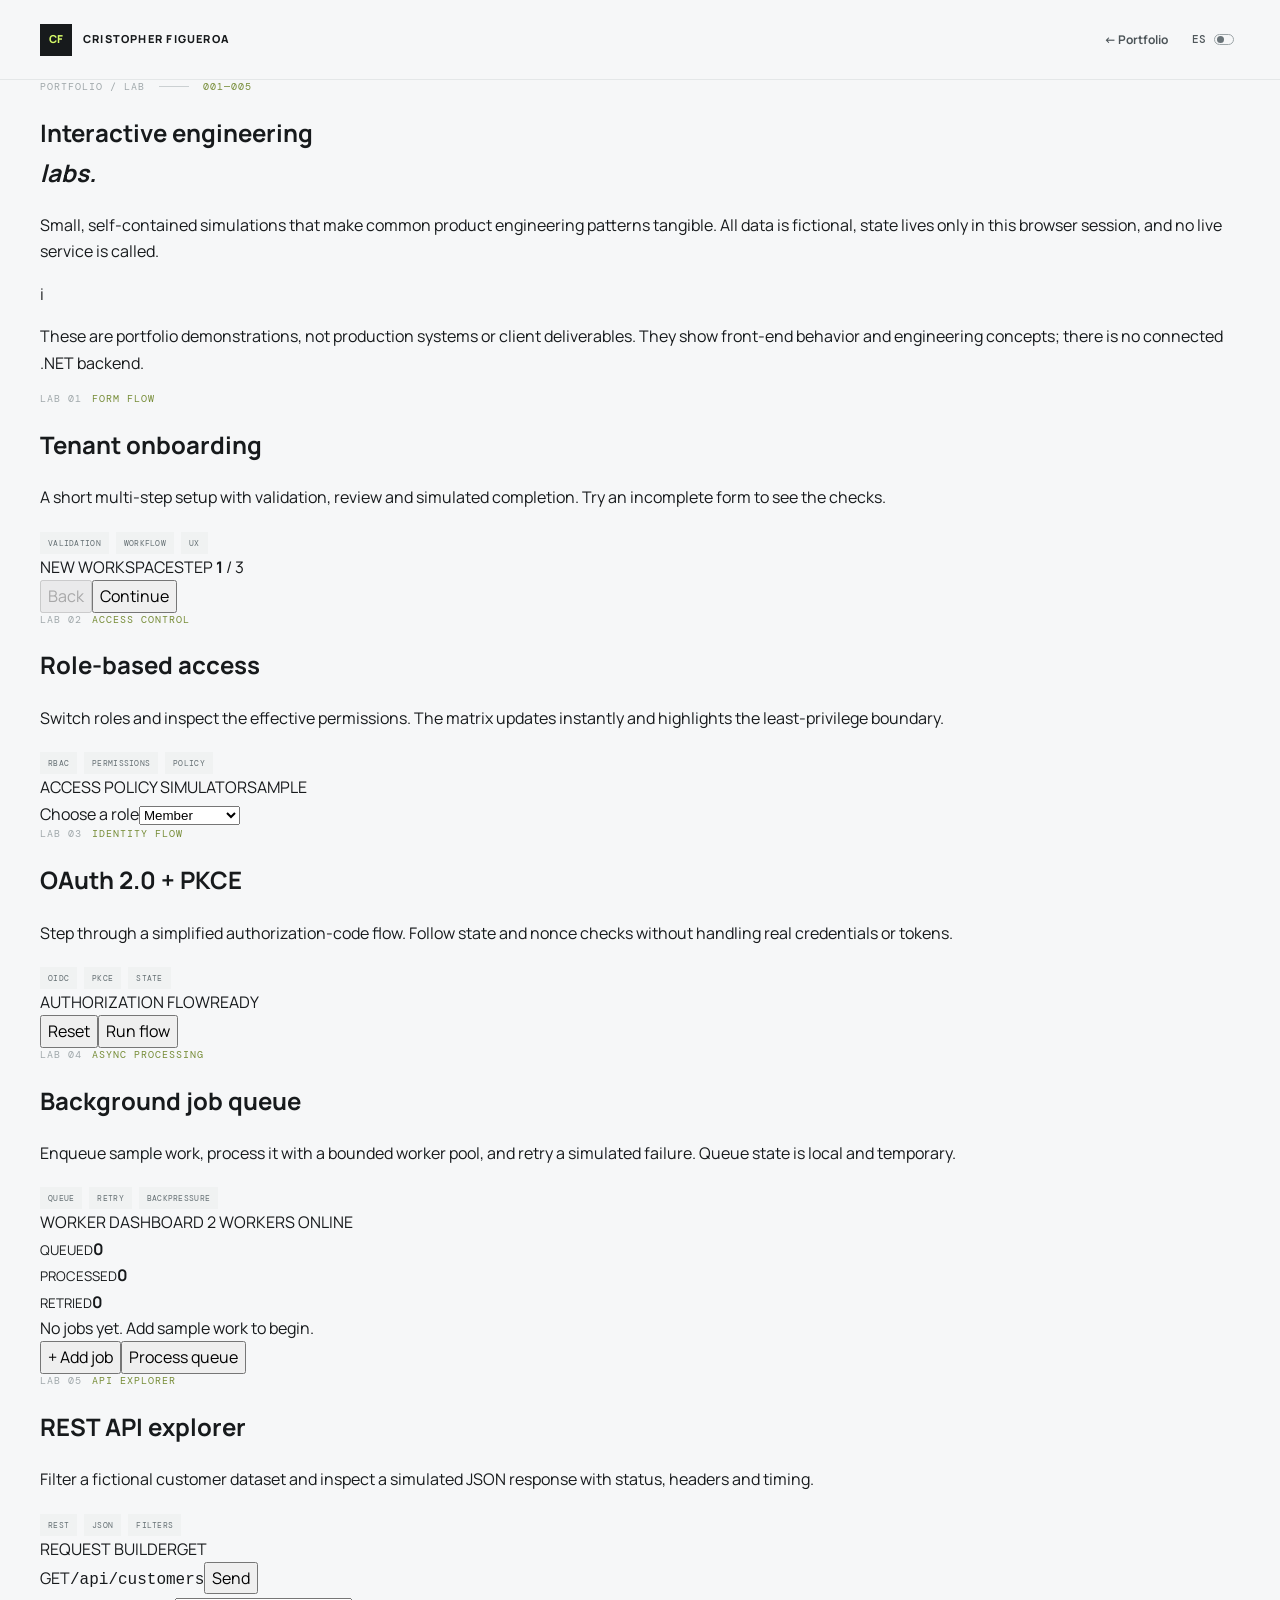
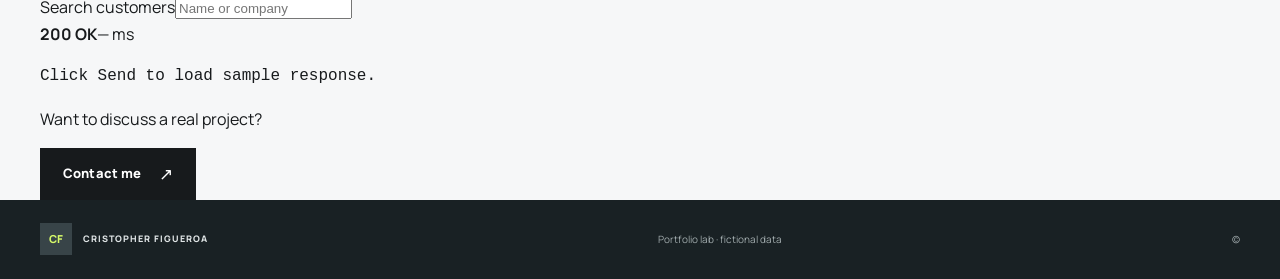
==== demos.html @ 59aa886d "Add demos.html for bilingual portfolio" ====
<!doctype html>
<html lang="en"><head><meta charset="utf-8"><meta name="viewport" content="width=device-width, initial-scale=1"><meta name="theme-color" content="#f6f7f8"><meta name="description" content="Five interactive engineering simulations by Cristopher Figueroa: onboarding, RBAC, OAuth PKCE, background jobs and a REST API explorer."><title>Interactive Engineering Labs — Cristopher Figueroa</title><link rel="icon" href="/favicon.svg" type="image/svg+xml"><link rel="preconnect" href="https://fonts.googleapis.com"><link rel="preconnect" href="https://fonts.gstatic.com" crossorigin><link href="https://fonts.googleapis.com/css2?family=DM+Mono:wght@400;500&family=Manrope:wght@400;500;600;700;800&display=swap" rel="stylesheet"><link rel="stylesheet" href="/styles.css"><link rel="stylesheet" href="/demos.css"><script defer src="/demos.js"></script></head>
<body class="demos-page"><header class="topbar"><a class="wordmark" href="/"><span class="mark">CF</span><span>CRISTOPHER FIGUEROA</span></a><div class="nav-actions"><a class="text-link back-link" href="/" data-i18n="back">← Portfolio</a><button class="lang-toggle" type="button" aria-label="Cambiar idioma a español">ES <span class="toggle-dot"></span></button></div></header><main><section class="section-wrap demos-intro"><div class="eyebrow eyebrow-dark"><span>PORTFOLIO / LAB</span><span class="eyebrow-line"></span><span>001—005</span></div><h1 data-i18n="title">Interactive engineering<br><em>labs.</em></h1><p data-i18n="lead">Small, self-contained simulations that make common product engineering patterns tangible. All data is fictional, state lives only in this browser session, and no live service is called.</p><div class="demo-disclaimer"><span>i</span><p data-i18n="disclaimer">These are portfolio demonstrations, not production systems or client deliverables. They show front-end behavior and engineering concepts; there is no connected .NET backend.</p></div></section><section class="section-wrap demo-list">
  <article class="demo-card" id="onboarding"><div class="demo-info"><div class="eyebrow eyebrow-dark"><span>LAB 01</span><span>FORM FLOW</span></div><h2 data-i18n="onTitle">Tenant onboarding</h2><p data-i18n="onText">A short multi-step setup with validation, review and simulated completion. Try an incomplete form to see the checks.</p><div class="tag-row"><span>VALIDATION</span><span>WORKFLOW</span><span>UX</span></div></div><div class="demo-app onboarding-app"><div class="app-top"><span>NEW WORKSPACE</span><span>STEP <b id="onStepNum">1</b> / 3</span></div><div class="progress-track"><i id="onProgress"></i></div><div id="onboardingBody"></div><div class="app-actions"><button class="demo-button secondary" id="onBack" disabled data-i18n="backBtn">Back</button><button class="demo-button primary" id="onNext" data-i18n="continue">Continue</button></div><div id="onMessage" class="app-message" aria-live="polite"></div></div></article>
  <article class="demo-card" id="rbac"><div class="demo-info"><div class="eyebrow eyebrow-dark"><span>LAB 02</span><span>ACCESS CONTROL</span></div><h2 data-i18n="rbacTitle">Role-based access</h2><p data-i18n="rbacText">Switch roles and inspect the effective permissions. The matrix updates instantly and highlights the least-privilege boundary.</p><div class="tag-row"><span>RBAC</span><span>PERMISSIONS</span><span>POLICY</span></div></div><div class="demo-app"><div class="app-top"><span>ACCESS POLICY SIMULATOR</span><span class="status-chip">SAMPLE</span></div><label class="field-label" for="roleSelect" data-i18n="chooseRole">Choose a role</label><select class="field-control" id="roleSelect"><option value="member">Member</option><option value="manager">Manager</option><option value="admin">Administrator</option></select><div class="permission-list" id="permissionList"></div><div class="permission-result" id="permissionResult" aria-live="polite"></div></div></article>
  <article class="demo-card" id="oauth"><div class="demo-info"><div class="eyebrow eyebrow-dark"><span>LAB 03</span><span>IDENTITY FLOW</span></div><h2 data-i18n="oauthTitle">OAuth 2.0 + PKCE</h2><p data-i18n="oauthText">Step through a simplified authorization-code flow. Follow state and nonce checks without handling real credentials or tokens.</p><div class="tag-row"><span>OIDC</span><span>PKCE</span><span>STATE</span></div></div><div class="demo-app"><div class="app-top"><span>AUTHORIZATION FLOW</span><span class="status-chip" id="oauthStatus">READY</span></div><div class="flow-list" id="flowList"></div><div class="app-actions flow-actions"><button class="demo-button secondary" id="oauthReset" data-i18n="reset">Reset</button><button class="demo-button primary" id="oauthNext" data-i18n="runFlow">Run flow</button></div><div class="app-message" id="oauthMessage" aria-live="polite"></div></div></article>
  <article class="demo-card" id="jobs"><div class="demo-info"><div class="eyebrow eyebrow-dark"><span>LAB 04</span><span>ASYNC PROCESSING</span></div><h2 data-i18n="jobsTitle">Background job queue</h2><p data-i18n="jobsText">Enqueue sample work, process it with a bounded worker pool, and retry a simulated failure. Queue state is local and temporary.</p><div class="tag-row"><span>QUEUE</span><span>RETRY</span><span>BACKPRESSURE</span></div></div><div class="demo-app"><div class="app-top"><span>WORKER DASHBOARD</span><span><i class="worker-dot"></i> <span data-i18n="workersOnline">2 WORKERS ONLINE</span></span></div><div class="queue-stats"><div><small data-i18n="queued">QUEUED</small><b id="queueCount">0</b></div><div><small data-i18n="processed">PROCESSED</small><b id="processedCount">0</b></div><div><small data-i18n="retried">RETRIED</small><b id="retryCount">0</b></div></div><div class="queue-list" id="queueList"><div class="empty-state" data-i18n="emptyQueue">No jobs yet. Add sample work to begin.</div></div><div class="app-actions"><button class="demo-button secondary" id="addJob" data-i18n="addJob">+ Add job</button><button class="demo-button primary" id="processJobs" data-i18n="process">Process queue</button></div><div class="app-message" id="jobMessage" aria-live="polite"></div></div></article>
  <article class="demo-card" id="api"><div class="demo-info"><div class="eyebrow eyebrow-dark"><span>LAB 05</span><span>API EXPLORER</span></div><h2 data-i18n="apiTitle">REST API explorer</h2><p data-i18n="apiText">Filter a fictional customer dataset and inspect a simulated JSON response with status, headers and timing.</p><div class="tag-row"><span>REST</span><span>JSON</span><span>FILTERS</span></div></div><div class="demo-app"><div class="app-top"><span>REQUEST BUILDER</span><span class="status-chip">GET</span></div><div class="request-bar"><span>GET</span><code>/api/customers</code><button class="demo-button primary" id="sendRequest" data-i18n="send">Send</button></div><label class="field-label" for="apiFilter" data-i18n="searchCustomers">Search customers</label><input class="field-control" id="apiFilter" placeholder="Name or company" data-i18n-placeholder="searchPlaceholder"><div class="response-head"><span><i></i> <b id="apiStatus">200 OK</b></span><span id="apiTiming">— ms</span></div><pre class="json-response" id="apiResponse" aria-live="polite">Click Send to load sample response.</pre></div></article>
</section><section class="section-wrap demo-footer-cta"><p data-i18n="cta">Want to discuss a real project?</p><a class="button button-dark" href="mailto:cristopherfigueroa.dev@gmail.com?subject=Project%20inquiry" data-i18n-html="contact">Contact me <span aria-hidden="true">↗</span></a></section></main><footer class="footer"><div class="section-wrap footer-inner"><a class="wordmark" href="/"><span class="mark">CF</span><span>CRISTOPHER FIGUEROA</span></a><span>Portfolio lab · fictional data</span><span>© <span id="year"></span></span></div></footer></body></html>
---- styles.css ----
:root{--ink:#171a1c;--muted:#636b70;--line:#dce0e1;--paper:#f6f7f8;--white:#fff;--lime:#d6fa69;--lime-dark:#b8e53b;--slate:#263136;--mono:"DM Mono",monospace;--sans:"Manrope",Arial,sans-serif}*{box-sizing:border-box}html{scroll-behavior:smooth}body{margin:0;background:var(--paper);color:var(--ink);font-family:var(--sans);font-size:16px;line-height:1.65}a{color:inherit;text-decoration:none}button{font:inherit}.section-wrap{width:min(1200px,calc(100% - 64px));margin:0 auto}.topbar{height:80px;display:flex;align-items:center;justify-content:space-between;padding:0 max(32px,calc((100vw - 1200px)/2));border-bottom:1px solid #e4e7e8;background:rgba(246,247,248,.94);position:sticky;top:0;z-index:20;backdrop-filter:blur(14px)}.wordmark{display:inline-flex;align-items:center;gap:11px;font-size:11px;font-weight:800;letter-spacing:.11em}.mark{width:32px;height:32px;display:grid;place-items:center;background:var(--ink);color:var(--lime);font-size:11px;letter-spacing:-.04em}.desktop-nav{display:flex;gap:34px}.desktop-nav a,.text-link{font-size:13px;font-weight:700;color:#4c5458;transition:color .2s}.desktop-nav a:hover,.text-link:hover{color:#628609}.nav-actions{display:flex;gap:18px;align-items:center}.lang-toggle{border:0;background:none;display:flex;align-items:center;gap:8px;font-size:11px;font-family:var(--mono);font-weight:500;color:#50585c;cursor:pointer}.toggle-dot{width:20px;height:11px;border:1px solid #9ca4a7;border-radius:99px;position:relative}.toggle-dot:after{content:"";position:absolute;width:7px;height:7px;border-radius:50%;background:#697378;top:1px;left:2px;transition:all .2s}.lang-toggle[aria-pressed="true"] .toggle-dot:after{left:10px;background:#728f24}.button{display:inline-flex;align-items:center;justify-content:center;gap:18px;min-height:52px;padding:0 22px;font-size:13px;font-weight:800;letter-spacing:.01em;border:1px solid transparent;transition:transform .2s,background .2s}.button:hover{transform:translateY(-2px)}.button span{font-size:17px;font-weight:500}.button-dark{background:var(--ink);color:white}.button-dark:hover{background:#30383b}.button-small{min-height:39px;padding:0 15px;font-size:12px}.button-light{background:var(--lime);color:var(--ink)}.button-light:hover{background:#e2ff8f}.skip-link{position:absolute;left:-999px;top:8px;z-index:50;background:var(--ink);color:white;padding:12px}.skip-link:focus{left:8px}.hero{min-height:690px;display:grid;grid-template-columns:1fr 1fr;align-items:center;gap:40px;padding-top:20px;padding-bottom:80px}.hero-copy{padding:36px 0}.eyebrow{display:flex;align-items:center;gap:10px;color:#a8d33d;font:10px var(--mono);letter-spacing:.1em}.live-dot,.core-status i,.lab-preview-bar i{width:7px;height:7px;border-radius:50%;background:#b4e544;display:inline-block;box-shadow:0 0 0 3px rgba(182,229,64,.15)}.eyebrow-line{height:1px;width:30px;background:#cbd0d2;margin:0 4px}.hero h1{font-size:clamp(46px,5.7vw,74px);line-height:1.075;letter-spacing:-.065em;font-weight:600;margin:30px 0 24px}.hero h1 em,h2 em{font-style:normal;color:#7a9e20}.hero-lead{max-width:550px;color:#60696e;font-size:16px;line-height:1.85;margin:0}.hero-cta{display:flex;align-items:center;gap:28px;margin:31px 0 50px}.text-link{font-size:12px}.hero-facts{border-top:1px solid var(--line);padding-top:22px;display:flex;gap:40px}.hero-facts div{display:flex;flex-direction:column;gap:3px}.hero-facts strong{font-size:18px;letter-spacing:-.04em}.hero-facts span{font-size:11px;color:var(--muted)}.hero-art{height:470px;position:relative;overflow:hidden;background:#20292c;color:#fff}.art-grid{position:absolute;inset:0;background-image:linear-gradient(rgba(255,255,255,.045) 1px,transparent 1px),linear-gradient(90deg,rgba(255,255,255,.045) 1px,transparent 1px);background-size:32px 32px;mask-image:linear-gradient(100deg,transparent,#000 25%,#000 82%,transparent)}.art-label{position:absolute;font:9px var(--mono);letter-spacing:.11em;color:#859195}.art-label-top{top:22px;left:24px}.art-label-bottom{right:24px;bottom:20px}.orbit{position:absolute;border:1px solid rgba(214,250,105,.13);border-radius:50%;transform:rotate(-24deg)}.orbit-one{width:370px;height:180px;left:76px;top:154px}.orbit-two{width:420px;height:225px;left:41px;top:131px;transform:rotate(38deg)}.orbit-three{width:330px;height:330px;left:85px;top:91px;border-color:rgba(255,255,255,.08)}.core-card{position:absolute;width:225px;height:220px;left:calc(50% - 112px);top:calc(50% - 109px);background:#f8f9f4;color:var(--ink);padding:19px 20px;box-shadow:0 18px 50px rgba(0,0,0,.22);transform:rotate(-3deg)}.core-top{display:flex;justify-content:space-between;align-items:center}.core-chip{width:26px;height:26px;display:grid;place-items:center;background:var(--ink);color:var(--lime);font-size:9px;font-weight:800}.core-status{display:flex;align-items:center;gap:7px;font:8px var(--mono);color:#576165}.core-status i{width:6px;height:6px;box-shadow:none}.core-title{font-size:29px;line-height:1.1;letter-spacing:-.06em;font-weight:700;margin:25px 0 18px}.core-rule{height:1px;background:#d9dede}.core-stack{display:flex;justify-content:space-between;padding-top:12px;font:8px var(--mono);color:#747d80}.float-node{position:absolute;display:flex;align-items:center;gap:8px;padding:10px 13px;background:#303b3f;border:1px solid #465254;color:#e6eaeb;font:9px var(--mono);letter-spacing:.05em;box-shadow:0 7px 16px rgba(0,0,0,.12)}.node-icon{font-size:15px;color:var(--lime)}.node-api{left:20px;top:100px}.node-data{right:17px;top:152px}.node-cloud{right:28px;bottom:91px}.art-cross{position:absolute;color:var(--lime);font:16px var(--mono)}.cross-a{left:32%;top:68px}.cross-b{left:20%;bottom:75px}.trust-strip{border-top:1px solid var(--line);border-bottom:1px solid var(--line);background:#f0f2f3}.trust-inner{display:flex;justify-content:space-between;align-items:center;gap:22px;padding:21px 0;font:10px var(--mono);letter-spacing:.055em;color:#5d666a}.trust-inner .mono{color:#99a2a5;font-size:9px}.section-block{padding-top:113px;padding-bottom:116px}.section-heading{display:grid;grid-template-columns:1fr .56fr;gap:90px;align-items:end;margin-bottom:49px}.eyebrow-dark{color:#778d38}.eyebrow-dark span:first-child{color:#a0a8ab}.section-heading h2,.lab-left h2,.contact-wrap h2{font-size:clamp(39px,4.5vw,58px);letter-spacing:-.065em;line-height:1.12;font-weight:600;margin:19px 0 0}.section-heading>p{margin:0 0 3px;color:#677176;font-size:14px;line-height:1.8}.service-grid{display:grid;grid-template-columns:repeat(3,1fr);gap:16px}.service-card{background:white;border:1px solid #e2e5e6;padding:26px;min-height:288px;position:relative}.service-number{font:9px var(--mono);color:#8a9498;letter-spacing:.08em}.service-icon{position:absolute;right:25px;top:22px;width:36px;height:36px;display:grid;place-items:center;background:#f0f2f2;color:#708d26;font-size:19px}.service-card h3{font-size:18px;letter-spacing:-.04em;margin:39px 0 10px}.service-card p{font-size:13px;line-height:1.8;color:#697277;min-height:71px;margin:0}.tag-row{display:flex;gap:7px;flex-wrap:wrap;margin-top:21px}.tag-row span{font:8px var(--mono);letter-spacing:.035em;color:#657074;background:#f0f2f2;padding:6px 8px}.work-section{background:#edf0f1;border-top:1px solid #e0e4e5;border-bottom:1px solid #e0e4e5}.work-list{border-top:1px solid #d2d8da}.work-card{display:grid;grid-template-columns:76px 1fr 155px;gap:22px;padding:31px 0;border-bottom:1px solid #d2d8da;align-items:center}.work-index{display:flex;flex-direction:column;gap:5px;color:#9ba4a7;font:9px var(--mono)}.work-index span{font-size:19px;color:#6c777b}.work-meta{display:flex;gap:14px;align-items:center;font:8px var(--mono);letter-spacing:.06em;color:#899397}.work-type{color:#718a35}.work-main h3{font-size:19px;letter-spacing:-.04em;margin:9px 0 6px}.work-main p{max-width:760px;margin:0;color:#687276;font-size:13px;line-height:1.8}.work-main .tag-row{margin-top:12px}.work-outcome{display:flex;align-items:center;gap:10px;justify-self:end;color:#596367;font-size:10px}.outcome-mark{display:grid;place-items:center;width:26px;height:26px;border:1px solid #c8d0d1;border-radius:50%;color:#6f8d2b}.portfolio-note{display:flex;align-items:flex-start;gap:12px;margin-top:24px;padding:17px 19px;background:rgba(255,255,255,.58);color:#697277}.note-icon{font:bold 12px var(--mono);display:grid;place-items:center;min-width:20px;height:20px;border:1px solid #c9d0d1;border-radius:50%;color:#78858a}.portfolio-note p{margin:0;font-size:11px;line-height:1.75}.lab-callout{padding-top:100px;padding-bottom:105px}.lab-panel{display:grid;grid-template-columns:.8fr 1.2fr;background:#20292c;color:#fff;min-height:410px}.lab-left{padding:49px 42px}.lab-left h2{font-size:43px;margin-top:23px}.lab-left h2 em,.contact-wrap h2 em{color:var(--lime)}.lab-left>p{font-size:13px;color:#bdc6c8;line-height:1.8;margin:20px 0 25px;max-width:400px}.lab-left .button{font-size:11px;min-height:46px;padding:0 17px}.lab-right{background:#253034;padding:26px 29px;display:flex;flex-direction:column;justify-content:center}.lab-preview-bar{display:flex;justify-content:space-between;color:#929da0;font:8px var(--mono);letter-spacing:.06em;margin-bottom:10px}.lab-preview-bar span:last-child{display:flex;align-items:center;gap:7px}.lab-preview-bar i{width:5px;height:5px;box-shadow:none}.lab-preview{min-height:253px;background:#f6f7f6;color:#20282b;display:grid;grid-template-columns:48px 1fr}.preview-sidebar{background:#1f292c;display:flex;align-items:center;flex-direction:column;gap:18px;padding:14px 0;color:#829092;font-size:13px}.preview-sidebar b{color:var(--lime);font-size:11px;margin-bottom:10px}.preview-sidebar .active{color:var(--lime);background:#344044;padding:5px 9px}.preview-content{padding:17px 18px}.preview-crumb{font:7px var(--mono);color:#8e999c;letter-spacing:.08em}.preview-head{display:flex;justify-content:space-between;align-items:center;margin:12px 0 15px}.preview-head strong{font-size:13px;letter-spacing:-.04em}.preview-head span{font:7px var(--mono);color:#708f26}.preview-stats{display:grid;grid-template-columns:repeat(3,1fr);gap:8px}.preview-stats div{border:1px solid #e3e7e7;padding:9px 10px;display:flex;flex-direction:column}.preview-stats small{font:6px var(--mono);color:#8d989c}.preview-stats b{font-size:20px;letter-spacing:-.06em;line-height:1.4}.preview-stats i{font:6px var(--mono);color:#789a2d;font-style:normal}.preview-stats .orange{color:#bb8851}.preview-table{margin-top:12px;border:1px solid #e4e8e8;padding:8px 10px}.preview-table>div{display:flex;justify-content:space-between;font:6px var(--mono);color:#838e91;padding-bottom:6px}.preview-table p{display:grid;grid-template-columns:20px 1fr auto;gap:6px;align-items:center;margin:0;padding:6px 0;border-top:1px solid #edf0f0;font-size:7px;color:#586367}.preview-table p b{font:6px var(--mono);color:#708f26}.preview-table p b.pending{color:#bf8c50}.avatar{width:17px;height:17px;display:grid;place-items:center;border-radius:50%;font:6px var(--mono);font-style:normal;color:#fff;background:#718b66}.a2{background:#92816e}.a3{background:#697e8d}.preview-caption{display:flex;justify-content:space-between;color:#8e999c;font:8px var(--mono);padding-top:10px}.preview-caption a{color:var(--lime);margin-left:10px}.approach-section{border-top:1px solid var(--line)}.steps{display:grid;grid-template-columns:repeat(4,1fr);border-top:1px solid var(--line)}.steps article{padding:22px 24px 10px 0;border-right:1px solid var(--line);margin-right:25px}.steps article:last-child{border-right:0;margin-right:0}.steps article>span{font:10px var(--mono);color:#829b42}.steps h3{font-size:17px;margin:25px 0 8px;letter-spacing:-.04em}.steps p{font-size:12px;line-height:1.8;color:#6b7579;margin:0;max-width:220px}.contact-section{background:#20292c;color:white}.contact-wrap{padding-top:88px;padding-bottom:88px}.contact-wrap h2{font-size:clamp(38px,4.4vw,56px);margin-top:22px}.contact-wrap>p{font-size:14px;color:#bdc6c8;margin:19px 0 28px}.contact-actions{display:flex;gap:25px;align-items:center}.contact-alt{font-size:12px;color:#d5dcde}.contact-alt:hover{color:var(--lime)}.footer{background:#192124;color:#a1abad}.footer-inner{min-height:79px;display:flex;justify-content:space-between;align-items:center}.footer .wordmark{font-size:9px;color:#e0e5e6}.footer .mark{background:#384448}.footer-inner>span{font-size:10px}.reveal{opacity:0;transform:translateY(12px);transition:opacity .65s ease,transform .65s ease}.reveal.is-visible{opacity:1;transform:none}
@media(max-width:900px){.section-wrap{width:min(100% - 44px,720px)}.topbar{padding:0 22px}.desktop-nav{gap:19px}.hero{grid-template-columns:1fr 1fr;gap:24px;min-height:610px}.hero h1{font-size:clamp(42px,6vw,62px)}.hero-art{height:400px}.core-card{transform:scale(.9) rotate(-3deg)}.float-node{font-size:8px;padding:8px}.trust-inner{gap:13px;font-size:8px}.section-heading{gap:45px}.work-card{grid-template-columns:54px 1fr 120px;gap:16px}.lab-panel{grid-template-columns:.82fr 1.18fr}.lab-left{padding:38px 28px}.lab-left h2{font-size:37px}.lab-right{padding:22px 17px}}
@media(max-width:680px){.section-wrap{width:calc(100% - 36px)}.topbar{height:68px;padding:0 18px}.wordmark{font-size:9px;gap:8px}.mark{width:29px;height:29px}.desktop-nav{display:none}.nav-actions{gap:10px}.hero{display:flex;flex-direction:column;align-items:stretch;padding-top:36px;padding-bottom:54px;gap:35px}.hero-copy{padding:0}.hero h1{font-size:clamp(45px,12vw,63px);margin:24px 0 18px}.hero-lead{font-size:14px}.hero-cta{margin:25px 0 32px;gap:17px;flex-wrap:wrap}.button{min-height:48px;padding:0 17px}.text-link{font-size:11px}.hero-facts{gap:22px;padding-top:17px}.hero-facts strong{font-size:16px}.hero-facts span{font-size:9px}.hero-art{height:340px}.core-card{transform:scale(.83) rotate(-3deg);left:calc(50% - 112px);top:calc(50% - 109px)}.orbit-one{left:18px}.orbit-two{left:-8px}.orbit-three{left:18px}.node-api{left:12px;top:66px}.node-data{right:10px;top:110px}.node-cloud{right:16px;bottom:60px}.trust-inner{display:grid;grid-template-columns:repeat(2,1fr);gap:13px 9px;padding:18px 0;font-size:8px}.trust-inner .mono{display:none}.section-block{padding-top:77px;padding-bottom:79px}.section-heading{display:block;margin-bottom:31px}.section-heading h2,.lab-left h2,.contact-wrap h2{font-size:42px}.section-heading>p{margin-top:18px;font-size:13px}.service-grid{grid-template-columns:1fr;gap:10px}.service-card{min-height:0;padding:22px}.service-card h3{margin-top:30px}.service-card p{min-height:0}.tag-row{margin-top:15px}.work-card{grid-template-columns:33px 1fr;gap:12px;padding:23px 0}.work-index{font-size:8px}.work-index span{font-size:16px}.work-meta{font-size:7px;gap:8px;flex-wrap:wrap}.work-main h3{font-size:16px}.work-main p{font-size:12px}.work-main .tag-row span{font-size:7px}.work-outcome{grid-column:2;justify-self:start;font-size:9px;margin-top:4px}.portfolio-note{padding:14px;gap:9px}.portfolio-note p{font-size:10px}.lab-callout{padding-top:62px;padding-bottom:62px}.lab-panel{grid-template-columns:1fr}.lab-left{padding:33px 24px 29px}.lab-left h2{font-size:39px}.lab-left>p{font-size:12px}.lab-right{padding:18px 12px}.lab-preview{min-height:225px;grid-template-columns:35px 1fr}.preview-sidebar{gap:15px;font-size:11px}.preview-content{padding:13px 10px}.preview-head strong{font-size:11px}.preview-head span,.preview-crumb{font-size:6px}.preview-stats{gap:4px}.preview-stats div{padding:7px}.preview-stats b{font-size:16px}.preview-table{padding:7px}.preview-table p{font-size:6px;grid-template-columns:17px 1fr auto}.preview-table p b{font-size:5px}.steps{grid-template-columns:repeat(2,1fr);row-gap:16px}.steps article{margin-right:12px;padding-right:12px}.steps article:nth-child(2){border-right:0;margin-right:0}.steps h3{margin-top:15px}.steps p{font-size:11px}.contact-wrap{padding-top:69px;padding-bottom:69px}.contact-wrap>p{font-size:13px}.contact-actions{flex-wrap:wrap;gap:18px}.footer-inner{padding:17px 0;min-height:90px;display:grid;grid-template-columns:1fr auto;gap:8px}.footer-inner>span:nth-child(2){grid-column:1/-1;grid-row:2}.footer-inner>span{font-size:9px}.footer .wordmark{font-size:8px}}
@media(prefers-reduced-motion:reduce){html{scroll-behavior:auto}*,*:before,*:after{transition:none!important;animation:none!important}.reveal{opacity:1;transform:none}}
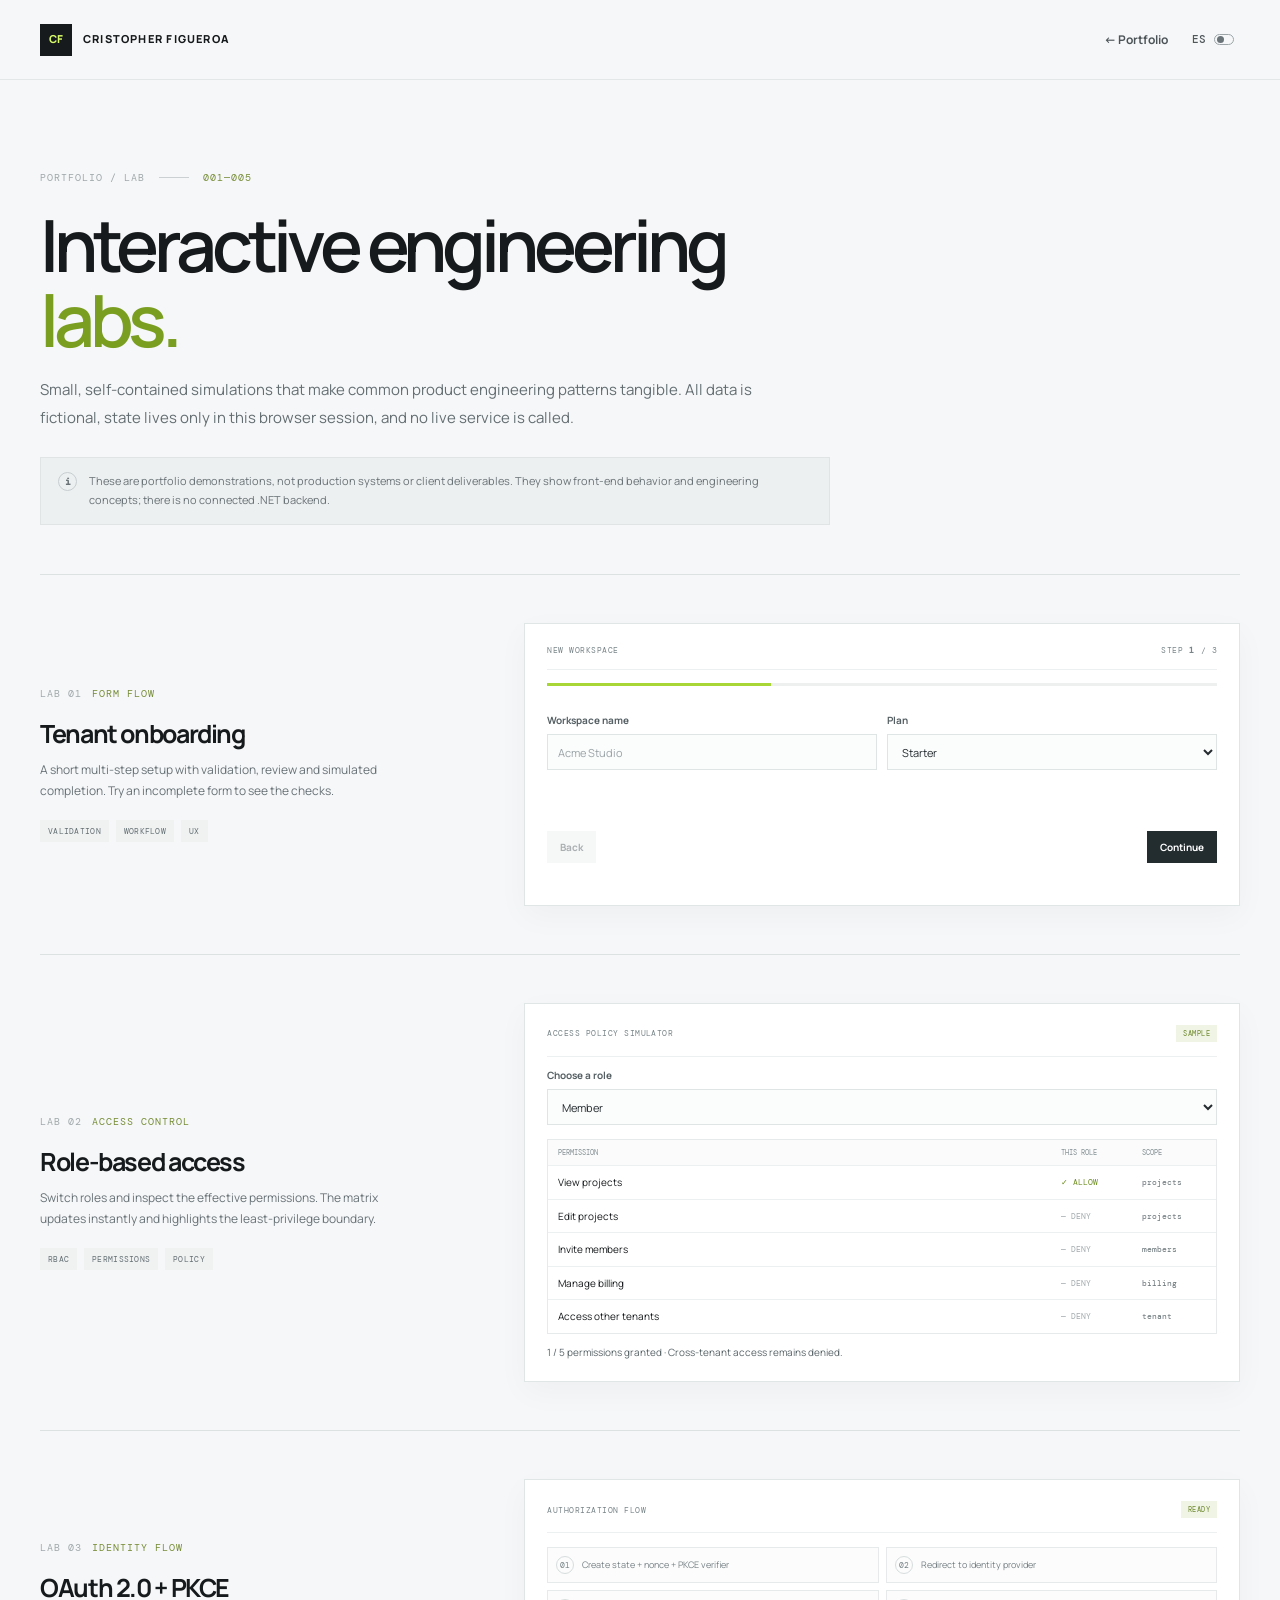
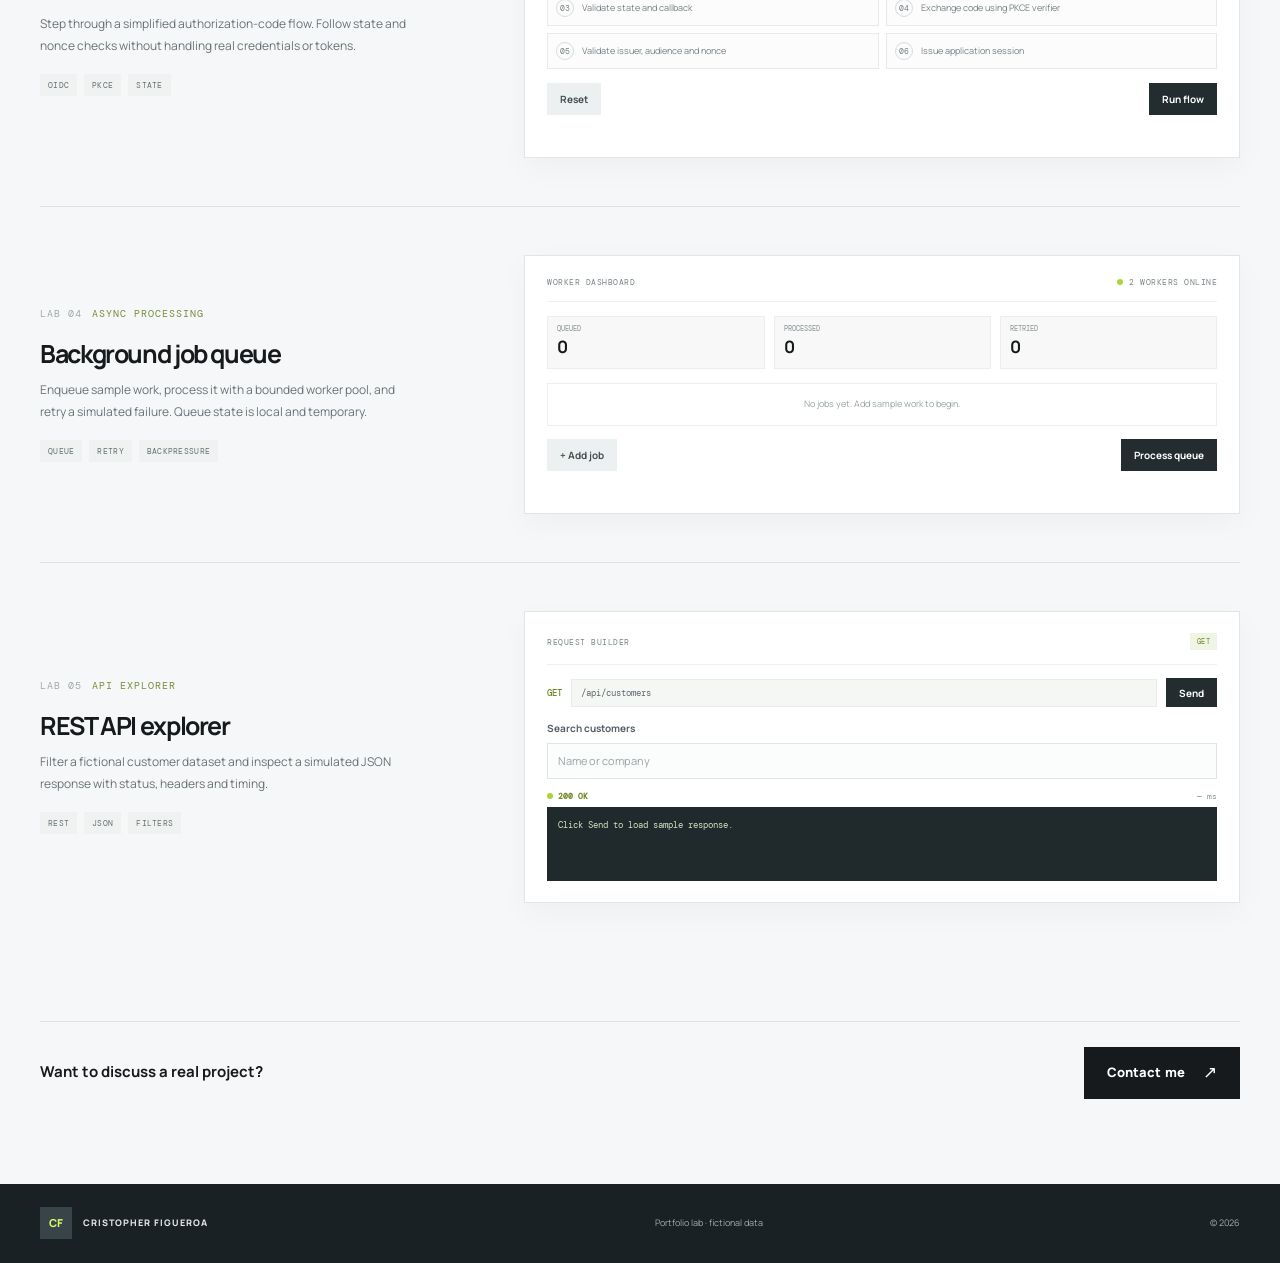
==== commit 59b2e67e: "Use verified portfolio contact links" ====
--- a/demos.html
+++ b/demos.html
@@ -6,4 +6,4 @@
   <article class="demo-card" id="oauth"><div class="demo-info"><div class="eyebrow eyebrow-dark"><span>LAB 03</span><span>IDENTITY FLOW</span></div><h2 data-i18n="oauthTitle">OAuth 2.0 + PKCE</h2><p data-i18n="oauthText">Step through a simplified authorization-code flow. Follow state and nonce checks without handling real credentials or tokens.</p><div class="tag-row"><span>OIDC</span><span>PKCE</span><span>STATE</span></div></div><div class="demo-app"><div class="app-top"><span>AUTHORIZATION FLOW</span><span class="status-chip" id="oauthStatus">READY</span></div><div class="flow-list" id="flowList"></div><div class="app-actions flow-actions"><button class="demo-button secondary" id="oauthReset" data-i18n="reset">Reset</button><button class="demo-button primary" id="oauthNext" data-i18n="runFlow">Run flow</button></div><div class="app-message" id="oauthMessage" aria-live="polite"></div></div></article>
   <article class="demo-card" id="jobs"><div class="demo-info"><div class="eyebrow eyebrow-dark"><span>LAB 04</span><span>ASYNC PROCESSING</span></div><h2 data-i18n="jobsTitle">Background job queue</h2><p data-i18n="jobsText">Enqueue sample work, process it with a bounded worker pool, and retry a simulated failure. Queue state is local and temporary.</p><div class="tag-row"><span>QUEUE</span><span>RETRY</span><span>BACKPRESSURE</span></div></div><div class="demo-app"><div class="app-top"><span>WORKER DASHBOARD</span><span><i class="worker-dot"></i> <span data-i18n="workersOnline">2 WORKERS ONLINE</span></span></div><div class="queue-stats"><div><small data-i18n="queued">QUEUED</small><b id="queueCount">0</b></div><div><small data-i18n="processed">PROCESSED</small><b id="processedCount">0</b></div><div><small data-i18n="retried">RETRIED</small><b id="retryCount">0</b></div></div><div class="queue-list" id="queueList"><div class="empty-state" data-i18n="emptyQueue">No jobs yet. Add sample work to begin.</div></div><div class="app-actions"><button class="demo-button secondary" id="addJob" data-i18n="addJob">+ Add job</button><button class="demo-button primary" id="processJobs" data-i18n="process">Process queue</button></div><div class="app-message" id="jobMessage" aria-live="polite"></div></div></article>
   <article class="demo-card" id="api"><div class="demo-info"><div class="eyebrow eyebrow-dark"><span>LAB 05</span><span>API EXPLORER</span></div><h2 data-i18n="apiTitle">REST API explorer</h2><p data-i18n="apiText">Filter a fictional customer dataset and inspect a simulated JSON response with status, headers and timing.</p><div class="tag-row"><span>REST</span><span>JSON</span><span>FILTERS</span></div></div><div class="demo-app"><div class="app-top"><span>REQUEST BUILDER</span><span class="status-chip">GET</span></div><div class="request-bar"><span>GET</span><code>/api/customers</code><button class="demo-button primary" id="sendRequest" data-i18n="send">Send</button></div><label class="field-label" for="apiFilter" data-i18n="searchCustomers">Search customers</label><input class="field-control" id="apiFilter" placeholder="Name or company" data-i18n-placeholder="searchPlaceholder"><div class="response-head"><span><i></i> <b id="apiStatus">200 OK</b></span><span id="apiTiming">— ms</span></div><pre class="json-response" id="apiResponse" aria-live="polite">Click Send to load sample response.</pre></div></article>
-</section><section class="section-wrap demo-footer-cta"><p data-i18n="cta">Want to discuss a real project?</p><a class="button button-dark" href="mailto:cristopherfigueroa.dev@gmail.com?subject=Project%20inquiry" data-i18n-html="contact">Contact me <span aria-hidden="true">↗</span></a></section></main><footer class="footer"><div class="section-wrap footer-inner"><a class="wordmark" href="/"><span class="mark">CF</span><span>CRISTOPHER FIGUEROA</span></a><span>Portfolio lab · fictional data</span><span>© <span id="year"></span></span></div></footer></body></html>
+</section><section class="section-wrap demo-footer-cta"><p data-i18n="cta">Want to discuss a real project?</p><a class="button button-dark" href="mailto:cristopherdanielfigueroa@gmail.com?subject=Project%20inquiry" data-i18n-html="contact">Contact me <span aria-hidden="true">↗</span></a></section></main><footer class="footer"><div class="section-wrap footer-inner"><a class="wordmark" href="/"><span class="mark">CF</span><span>CRISTOPHER FIGUEROA</span></a><span>Portfolio lab · fictional data</span><span>© <span id="year"></span></span></div></footer></body></html>
--- a/demos.css
+++ b/demos.css
@@ -0,0 +1 @@
+.demos-intro{padding-top:91px;padding-bottom:49px}.demos-intro h1{font-size:clamp(49px,6vw,72px);line-height:1.04;letter-spacing:-.07em;font-weight:600;margin:24px 0 18px}.demos-intro h1 em{font-style:normal;color:#7a9e20}.demos-intro>p{max-width:730px;color:#646e72;font-size:15px;line-height:1.85;margin:0}.demo-disclaimer{display:flex;gap:12px;align-items:flex-start;margin-top:26px;padding:14px 17px;background:#edf0f1;border:1px solid #e0e4e5;max-width:790px;color:#697276}.demo-disclaimer>span{border:1px solid #c7ced0;border-radius:50%;width:19px;height:19px;display:grid;place-items:center;font:bold 10px var(--mono);flex-shrink:0}.demo-disclaimer p{font-size:11px;line-height:1.7;margin:0}.demo-list{padding-bottom:70px}.demo-card{display:grid;grid-template-columns:.75fr 1.25fr;gap:55px;padding:48px 0;border-top:1px solid #dce1e2;align-items:center}.demo-info h2{font-size:25px;line-height:1.2;letter-spacing:-.055em;margin:19px 0 10px}.demo-info>p{font-size:12px;line-height:1.8;color:#687277;margin:0;max-width:380px}.demo-info .tag-row{margin-top:18px}.demo-app{background:#fff;border:1px solid #e0e5e6;padding:21px 22px;min-height:245px;box-shadow:0 10px 30px rgba(25,35,37,.035)}.app-top{display:flex;justify-content:space-between;align-items:center;font:8px var(--mono);letter-spacing:.06em;color:#798589;padding-bottom:14px;border-bottom:1px solid #ecf0f0}.app-top>span:last-child{display:inline-flex;align-items:center;gap:6px}.status-chip{padding:4px 7px;background:#eff4e4;color:#6d872b;font:7px var(--mono)}.progress-track{height:3px;background:#eef0ef;margin:13px 0 16px}.progress-track i{display:block;height:100%;width:33.3%;background:#a9d637;transition:width .25s}.onboarding-app #onboardingBody{min-height:116px}.demo-form-grid{display:grid;grid-template-columns:1fr 1fr;gap:10px}.field-label{display:block;font-size:10px;font-weight:700;color:#566064;margin:10px 0 6px}.field-control{width:100%;height:36px;border:1px solid #dfe4e4;background:#fbfcfc;padding:0 10px;color:#252c2f;font:11px var(--sans);outline:none}.field-control:focus{border-color:#91b52f;box-shadow:0 0 0 2px rgba(169,214,55,.15)}.field-control::placeholder{color:#9aa3a6}.field-error{font-size:9px;color:#b65050;margin:4px 0 0}.review-box{padding:12px;background:#f7f8f7;border:1px solid #e7eaea;font-size:10px;color:#586367;display:grid;gap:6px}.review-box b{color:#262d2f}.app-actions{display:flex;justify-content:space-between;align-items:center;margin-top:13px}.demo-button{min-height:32px;border:0;padding:0 13px;font:700 10px var(--sans);cursor:pointer;transition:transform .15s,background .15s}.demo-button:hover:not(:disabled){transform:translateY(-1px)}.demo-button:disabled{opacity:.45;cursor:not-allowed}.demo-button.primary{background:#232d30;color:white}.demo-button.primary:hover{background:#364246}.demo-button.secondary{background:#edf0f0;color:#465054}.app-message{min-height:15px;margin-top:6px;color:#729127;font-size:9px}.permission-list{margin-top:14px;border:1px solid #e7eaea}.permission-row{display:grid;grid-template-columns:1fr 74px 64px;gap:7px;padding:8px 10px;border-bottom:1px solid #edf0f0;align-items:center;font-size:10px}.permission-row:last-child{border-bottom:0}.permission-row.header{font:7px var(--mono);color:#859094;background:#fafbfa}.permission-cell{font:8px var(--mono);color:#667175}.permission-cell.allowed{color:#6e8e22}.permission-cell.denied{color:#a2aaad}.permission-result{font-size:10px;color:#596468;margin-top:10px}.worker-dot{height:6px;width:6px;border-radius:50%;display:inline-block;background:#a9d637}.flow-list{display:grid;grid-template-columns:1fr 1fr;gap:7px;margin:14px 0}.flow-step{display:flex;align-items:center;gap:8px;padding:8px;border:1px solid #e6eaea;background:#fbfcfb;color:#778185;font-size:9px}.flow-step i{width:18px;height:18px;border:1px solid #d7ddde;border-radius:50%;display:grid;place-items:center;font:8px var(--mono);font-style:normal}.flow-step.done{border-color:#dbe9bb;color:#506b1d;background:#f8fbf1}.flow-step.done i{background:#a9d637;border-color:#a9d637;color:#25300e}.flow-actions{margin-top:10px}.queue-stats{display:grid;grid-template-columns:repeat(3,1fr);gap:9px;margin:14px 0}.queue-stats div{background:#f7f8f7;border:1px solid #eaeeee;padding:7px 9px;display:flex;flex-direction:column}.queue-stats small{font:7px var(--mono);color:#899397}.queue-stats b{font-size:17px;letter-spacing:-.04em}.queue-list{max-height:86px;overflow:auto;border:1px solid #ecefef}.empty-state{padding:13px;text-align:center;font-size:9px;color:#9aa3a6}.job-row{display:grid;grid-template-columns:1fr 70px 40px;gap:7px;padding:7px 9px;border-bottom:1px solid #edf0f0;align-items:center;font-size:9px}.job-row:last-child{border:0}.job-row small{font:7px var(--mono);color:#8d979a}.job-status{font:7px var(--mono);color:#7d8e4b}.job-status.failed{color:#b76859}.request-bar{display:grid;grid-template-columns:auto 1fr auto;gap:9px;align-items:center;margin:13px 0}.request-bar>span{font:9px var(--mono);font-weight:500;color:#6c8a25}.request-bar code{background:#f5f7f5;border:1px solid #e8eceb;padding:7px 9px;font:9px var(--mono);color:#5d676b}.request-bar .demo-button{min-height:29px}.response-head{display:flex;justify-content:space-between;font:8px var(--mono);color:#889296;margin:12px 0 6px}.response-head span:first-child{color:#6c8a25}.response-head i{width:6px;height:6px;border-radius:50%;background:#a9d637;display:inline-block}.json-response{background:#20292c;color:#d2e2bf;min-height:74px;max-height:130px;overflow:auto;padding:11px;font:9px/1.65 var(--mono);white-space:pre-wrap;margin:0}.demo-footer-cta{border-top:1px solid #dce1e2;padding-top:25px;padding-bottom:85px;display:flex;align-items:center;justify-content:space-between}.demo-footer-cta p{font-size:15px;font-weight:700;margin:0}.back-link{font-size:12px}.demos-page .footer-inner>span{font-size:9px}@media(max-width:760px){.demos-intro{padding-top:64px;padding-bottom:35px}.demos-intro h1{font-size:50px}.demo-card{grid-template-columns:1fr;gap:21px;padding:35px 0}.demo-info h2{margin-top:13px}.demo-app{padding:16px}.demo-footer-cta{padding-bottom:60px}}@media(max-width:430px){.demos-intro h1{font-size:43px}.demo-form-grid{grid-template-columns:1fr}.flow-list{grid-template-columns:1fr}.permission-row{grid-template-columns:1fr 63px 57px}.app-top{font-size:7px}}
